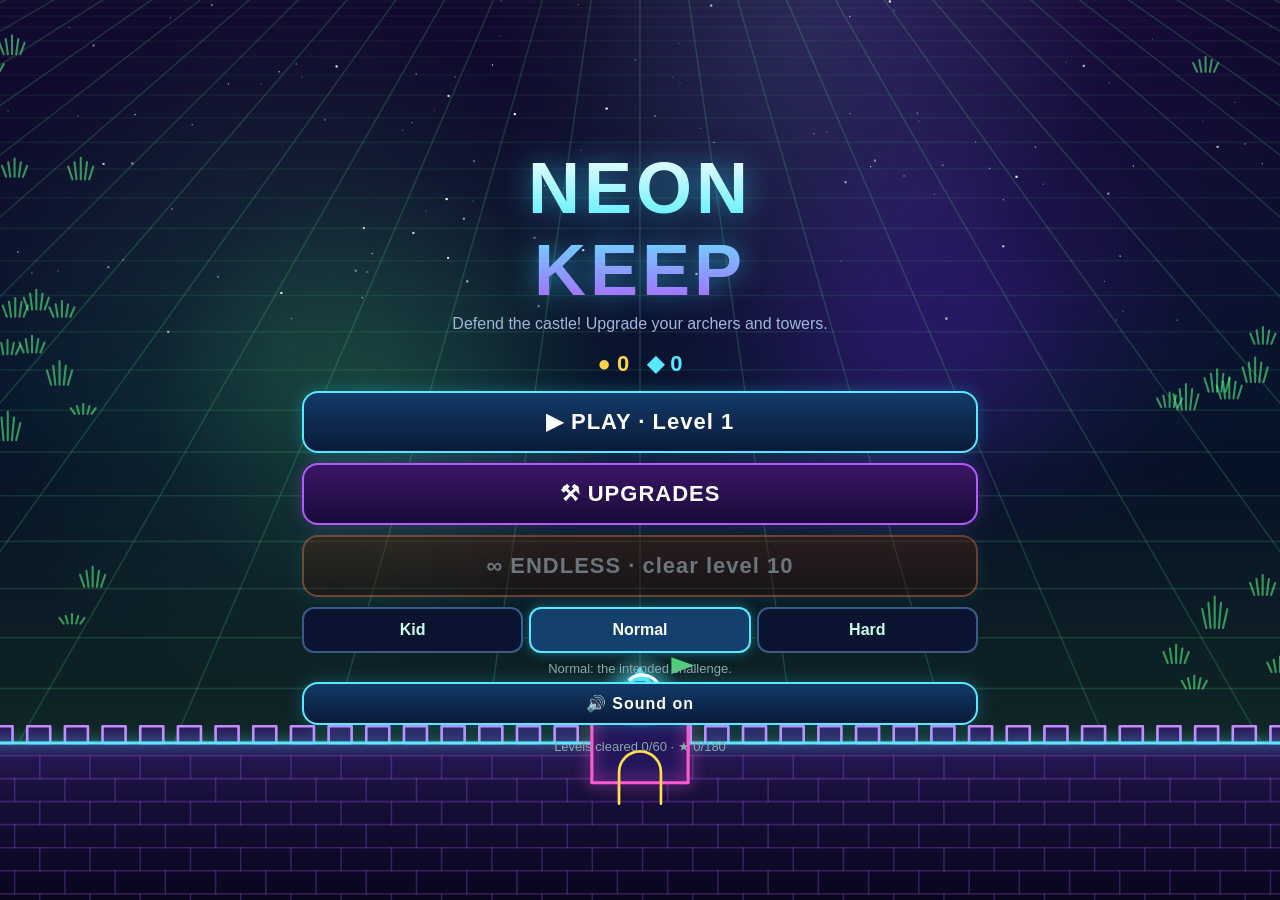
==== games/castle/index.html @ cceb22f5 "Add Neon Keep: neon castle defense (60 levels, 12 regions, 8 tower types, deep upgrade grind, kid mo" ====
<!DOCTYPE html>
<html lang="en">
<head>
<script src="../../hub-sdk.js"></script>
<meta charset="utf-8">
<meta name="viewport" content="width=device-width,initial-scale=1,maximum-scale=1,user-scalable=no,viewport-fit=cover">
<title>Neon Keep</title>
<meta name="apple-mobile-web-app-capable" content="yes">
<meta name="mobile-web-app-capable" content="yes">
<meta name="apple-mobile-web-app-status-bar-style" content="black-translucent">
<meta name="apple-mobile-web-app-title" content="Neon Keep">
<meta name="theme-color" content="#05030f">
<meta name="format-detection" content="telephone=no">
<link rel="manifest" href="manifest.webmanifest">
<link rel="apple-touch-icon" href="icons/icon-180.png">
<link rel="icon" href="icons/icon-192.png">
<link rel="stylesheet" href="style.css">
</head>
<body>
<canvas id="c"></canvas>
<div id="hud" class="hidden">
  <button id="btnPause" class="hbtn">II</button>
  <div class="hcol"><div id="hWall"></div><div id="hWave"></div></div>
  <div class="hcol right"><div id="hRes"></div></div>
</div>
<div id="bar" class="hidden"></div>
<div id="ui"></div>
<script src="game.js"></script>
</body>
</html>
---- games/castle/style.css ----
*{box-sizing:border-box;-webkit-tap-highlight-color:transparent;-webkit-user-select:none;user-select:none;-webkit-touch-callout:none}
html{background:#05030f}
html,body{margin:0;height:100%;width:100%;overflow:hidden;background:radial-gradient(ellipse at 50% 30%,#120a2a,#030208 70%);color:#e8f6ff;font-family:-apple-system,BlinkMacSystemFont,"Segoe UI",Roboto,sans-serif;touch-action:none;overscroll-behavior:none}
body{position:fixed;inset:0;height:100dvh}
:root{--sat:env(safe-area-inset-top,0px);--sar:env(safe-area-inset-right,0px);--sab:env(safe-area-inset-bottom,0px);--sal:env(safe-area-inset-left,0px)}
canvas{position:absolute;left:0;top:0;display:block}
.hidden{display:none!important}
#hud{position:absolute;left:0;right:0;top:0;display:flex;align-items:flex-start;gap:10px;padding:calc(var(--sat) + 10px) calc(var(--sar) + 14px) 0 calc(var(--sal) + 14px);pointer-events:none;z-index:5;max-width:780px;margin:0 auto}
#hud .hbtn{pointer-events:auto}
.hcol{display:flex;flex-direction:column;gap:4px;flex:1 1 0;min-width:0}
.hcol.right{align-items:flex-end;text-align:right;flex:0 1 auto;max-width:52%}
#hHearts{font-size:clamp(15px,4.6vw,20px);letter-spacing:1px;color:#ff4d7a;text-shadow:0 0 8px #ff2a64;display:flex;align-items:center;gap:8px;white-space:nowrap;line-height:1.15}
#hHearts small{font-size:.7em;opacity:.7}
.hpbar{flex:0 1 110px;min-width:40px;height:8px;border-radius:4px;background:#ff4d7a33;overflow:hidden;box-shadow:0 0 6px #ff2a6466}
.hpbar i{display:block;height:100%;background:linear-gradient(90deg,#ff2a64,#ff8aa8);border-radius:4px}
#hShield{font-size:clamp(11px,3.3vw,15px);color:#57e9ff;text-shadow:0 0 8px #2bd9ff;display:flex;flex-wrap:wrap;gap:2px 9px;line-height:1.25}
#hShield span{white-space:nowrap}
#hScore{font-size:clamp(16px,5vw,22px);font-weight:800;letter-spacing:1px;text-shadow:0 0 10px #57e9ff;white-space:nowrap;line-height:1.1}
#hRes{font-size:clamp(12px,3.6vw,15px);font-weight:700;display:flex;flex-wrap:wrap;justify-content:flex-end;gap:1px 10px;line-height:1.25}
#hRes span{white-space:nowrap}
.coin{color:#ffd54a}.cry{color:#c58bff}
.hbtn{flex:none;width:48px;height:48px;border-radius:14px;border:2px solid #57e9ff88;background:#0b1430cc;color:#bff4ff;font-weight:900;font-size:18px}
#btnBomb{position:absolute;right:calc(var(--sar) + 18px);bottom:calc(var(--sab) + 18px);width:86px;height:86px;border-radius:50%;border:3px solid #ff7a3d;background:radial-gradient(circle,#4a1606dd,#1a0703dd);color:#ffd2b8;font-weight:900;z-index:6;box-shadow:0 0 18px #ff5a1a88;display:flex;flex-direction:column;align-items:center;justify-content:center;font-size:13px}
#btnBomb b{font-size:26px;color:#fff}
#btnBomb.empty{opacity:.35}
#ui{position:absolute;inset:0;z-index:10;display:flex;align-items:center;justify-content:center;pointer-events:none;padding:calc(var(--sat) + 8px) calc(var(--sar) + 8px) calc(var(--sab) + 8px) calc(var(--sal) + 8px)}
.panel{pointer-events:auto;width:min(100%,720px);max-height:100%;overscroll-behavior:contain;overflow:auto;-webkit-overflow-scrolling:touch;background:linear-gradient(180deg,#0d1236ee,#07081ccc);border:2px solid #3fd8ff55;border-radius:22px;padding:22px;box-shadow:0 0 40px #2bd9ff33,inset 0 0 30px #2bd9ff11;touch-action:pan-y}
.panel.clear{background:none;border:none;box-shadow:none}
h1{margin:0 0 4px;text-align:center;font-size:clamp(40px,8vw,72px);font-weight:900;letter-spacing:4px;background:linear-gradient(180deg,#fff,#5ff0ff 45%,#b05cff);-webkit-background-clip:text;background-clip:text;color:transparent;filter:drop-shadow(0 0 14px #36d6ff88)}
h2{margin:0 0 12px;text-align:center;font-size:30px;letter-spacing:2px;text-shadow:0 0 12px #57e9ff}
h3{margin:14px 0 8px;font-size:18px;color:#9fe9ff;letter-spacing:1px}
.sub{text-align:center;color:#9fb7d9;margin-bottom:18px}
.btn{display:block;width:100%;margin:10px 0;padding:16px;border-radius:16px;border:2px solid #57e9ff;background:linear-gradient(180deg,#123a66,#0a1a3a);color:#fff;font-size:22px;font-weight:800;letter-spacing:1px;box-shadow:0 0 16px #2bd9ff44}
.btn:active{transform:scale(.97)}
.btn.alt{border-color:#b05cff;background:linear-gradient(180deg,#3a1666,#1a0a3a);box-shadow:0 0 16px #b05cff44}
.btn.warn{border-color:#ff7a3d;background:linear-gradient(180deg,#5a2410,#2a0e06)}
.btn.small{font-size:16px;padding:10px;margin:6px 0}
.btn:disabled{opacity:.4}
.row{display:flex;gap:10px;align-items:center}
.row>*{flex:1}
.res{display:flex;flex-wrap:wrap;justify-content:center;gap:4px 18px;font-size:clamp(17px,5vw,22px);font-weight:800;margin:8px 0 14px}
.res span{white-space:nowrap}
.seg{display:flex;flex-wrap:wrap;gap:6px;margin:8px 0}
.seg button{flex:1 1 0;min-width:84px;min-height:46px;padding:10px 6px;border-radius:12px;border:2px solid #3a5a8a;background:#0a1430;color:#cfe;font-weight:800;font-size:16px}
.seg button.on{border-color:#57e9ff;background:#14406e;box-shadow:0 0 12px #2bd9ff66;color:#fff}
.levels{display:grid;grid-template-columns:repeat(5,1fr);gap:10px}
.lv{aspect-ratio:1;border-radius:16px;border:2px solid #3fd8ff88;background:#0b1a3a;color:#fff;font-size:24px;font-weight:900;display:flex;flex-direction:column;align-items:center;justify-content:center;gap:2px}
.lv small{font-size:13px;color:#ffd54a;letter-spacing:1px}
.lv.boss{border-color:#ff5ad1;box-shadow:0 0 12px #ff5ad155}
.lv.locked{opacity:.3}
.lv.next{box-shadow:0 0 16px #57e9ff;animation:pulse 1.2s infinite}
@keyframes pulse{50%{transform:scale(1.05)}}
.sector{margin:14px 0 6px;font-weight:800;letter-spacing:2px;display:flex;align-items:center;justify-content:space-between;gap:8px}
.sector .ss{flex:none;color:#ffd54a;text-shadow:none;font-size:14px;letter-spacing:1px}
.card{border:1px solid #3fd8ff44;border-radius:14px;padding:12px;margin:8px 0;background:#0a1230aa;display:flex;gap:12px;align-items:center}
.card .info{flex:1}
.card .nm{font-weight:800;font-size:17px}
.card .ds{font-size:13px;color:#9fb7d9;margin-top:2px}
.pips{display:flex;gap:3px;margin-top:6px}
.pips i{width:14px;height:8px;border-radius:2px;background:#1c2b4d}
.pips i.on{background:#57e9ff;box-shadow:0 0 6px #57e9ff}
.buy{flex:none;min-width:120px;min-height:48px;padding:10px;border-radius:12px;border:2px solid #ffd54a;background:#2a2006;color:#fff;font-weight:800;font-size:14px;line-height:1.3}
.buy:disabled{opacity:.35}
.buy.max{border-color:#57e9ff;background:#0a2030}
.tabs{display:flex;gap:6px;margin-bottom:8px}
.tabs button{flex:1;min-height:48px;padding:10px 8px;border-radius:12px;border:2px solid #3a5a8a;background:#0a1430;color:#cfe;font-weight:800;font-size:16px}
.tabs button.on{border-color:#ffd54a;color:#fff;background:#2a2006}
.stars{font-size:46px;text-align:center;letter-spacing:8px;color:#ffd54a;text-shadow:0 0 14px #ffb800}
.stars .off{color:#2a3350;text-shadow:none}
.note{font-size:13px;color:#8aa;text-align:center;margin-top:8px}
.top{position:sticky;top:-22px;background:#0b1034;z-index:2;padding:6px 0 4px;margin:-6px 0 6px}
.toast{position:absolute;left:50%;top:38%;transform:translate(-50%,-50%);width:min(92vw,640px);font-size:clamp(24px,7.5vw,34px);font-weight:900;color:#fff;text-shadow:0 0 16px #57e9ff;pointer-events:none;text-align:center;z-index:7}
/* expansion */
.core{color:#5dffc8}
.newtag{display:inline-block;font-size:10px;font-weight:800;letter-spacing:.5px;color:#06121f;background:#ffe14a;border-radius:6px;padding:1px 5px;vertical-align:middle;text-shadow:none;margin-left:4px}
.pips{flex-wrap:wrap}
.pips.dense{gap:2px}
.pips.dense i{width:9px;height:7px}
.pips i.ext{background:#2a1c4d}
.pips i.ext.on{background:#c58bff;box-shadow:0 0 6px #c58bff}
/* hub: keep clear of the hub's 56px home button (top-right, 10px from the safe edge) */
body.inhub #hud{padding-right:calc(var(--sar) + 76px)}
@media (min-width:960px){body.inhub #hud{padding-right:calc(var(--sar) + 14px)}}
body.inhub .panel .top{padding-left:58px;padding-right:58px}
@media (min-width:860px){body.inhub .panel .top{padding-left:0;padding-right:0}}
.rotate-hint{display:none}
body.phone-land .rotate-hint{display:block;color:#ffe14a}
/* phones */
@media (max-width:560px){
  .panel{padding:16px 14px;border-radius:18px}
  .top{top:-16px}
  h2{font-size:26px}
  .btn{font-size:20px;padding:14px}
  .card{padding:10px;gap:10px}
  .card .nm{font-size:16px}
  .buy{min-width:92px;padding:8px 6px;font-size:13px}
  .levels{gap:8px}
  .lv{font-size:21px;border-radius:13px}
  .lv small{font-size:11px;letter-spacing:0}
  .sector{font-size:14px;letter-spacing:1px}
  .stars{font-size:40px}
  #btnBomb{width:76px;height:76px}
}
@media (max-width:380px){ .seg button{min-width:72px;font-size:14px} }
/* landscape phones: short screens */
@media (max-height:560px) and (orientation:landscape){
  h1 br{display:none}
  h1{font-size:34px;letter-spacing:2px}
  .sub{margin-bottom:8px}
  .btn{padding:10px;font-size:18px;margin:6px 0}
  .res{margin:4px 0 8px}
  .panel{padding:12px 16px}
  .top{top:-12px}
  h2{font-size:22px;margin-bottom:6px}
  .levels{grid-template-columns:repeat(5,minmax(0,78px));justify-content:center}
  #btnBomb{width:70px;height:70px}
}

/* ---- Neon Keep additions ---- */
.gem{color:#57e9ff}.rune{color:#ff7af0}
#hWall{display:flex;align-items:center;gap:8px;font-size:clamp(13px,3.8vw,16px);font-weight:800;color:#ffb0ff;text-shadow:0 0 8px #ff5ad1;white-space:nowrap;min-width:0}
#hWall .hpbar{flex:1 1 140px;max-width:200px;background:#b05cff33;box-shadow:0 0 6px #b05cff66}
#hWall .hpbar i{background:linear-gradient(90deg,#b05cff,#57e9ff)}
#hWall .hpbar i.low{background:linear-gradient(90deg,#ff2a64,#ff8a3d)}
#hWave{font-size:clamp(12px,3.4vw,15px);color:#9fe9ff;font-weight:700;white-space:nowrap;overflow:hidden;text-overflow:ellipsis}
#hRes{font-size:clamp(13px,3.7vw,16px);font-weight:800;display:flex;flex-direction:column;align-items:flex-end;gap:1px;line-height:1.25}
#hRes span{white-space:nowrap}
#bar{position:absolute;left:0;right:0;bottom:0;z-index:6;display:flex;justify-content:center;align-items:flex-end;gap:10px;padding:0 calc(var(--sar) + 10px) calc(var(--sab) + 10px) calc(var(--sal) + 10px);pointer-events:none}
.ab{pointer-events:auto;position:relative;flex:none;width:66px;height:66px;border-radius:50%;border:3px solid var(--c,#57e9ff);background:radial-gradient(circle,#1a1446ee,#08061cee);color:#fff;font-size:26px;font-weight:900;box-shadow:0 0 14px var(--c,#57e9ff);display:flex;align-items:center;justify-content:center;overflow:hidden;padding:0}
.ab .cd{position:absolute;inset:0;border-radius:50%;background:conic-gradient(#000c calc(var(--p,0)*360deg),transparent 0);pointer-events:none}
.ab .t{position:absolute;bottom:3px;left:0;right:0;font-size:8.5px;font-weight:800;letter-spacing:0;color:#dff;text-shadow:0 0 4px #000}
.ab.ready{animation:abglow 1.4s infinite}
@keyframes abglow{50%{box-shadow:0 0 26px var(--c,#57e9ff)}}
.ab.spd{width:54px;height:54px;font-size:16px;border-radius:16px;--c:#ffd54a;margin-left:6px}
.slots{display:grid;grid-template-columns:repeat(6,1fr);gap:6px;margin:6px 0 10px}
.slot{aspect-ratio:1;border-radius:12px;border:2px dashed #3a5a8a;background:#0a1430;color:#fff;font-size:22px;font-weight:900;display:flex;flex-direction:column;align-items:center;justify-content:center;padding:2px;line-height:1.05}
.slot small{font-size:10px;color:#9fb7d9;font-weight:700}
.slot.on{border-style:solid;border-color:var(--c,#57e9ff);box-shadow:0 0 10px var(--c,#57e9ff)}
.slot.sel{outline:3px solid #ffd54a}
.slot.locked{opacity:.35}
.tic{flex:none;width:46px;height:46px;border-radius:12px;display:flex;align-items:center;justify-content:center;font-size:24px;border:2px solid var(--c,#57e9ff);box-shadow:0 0 10px var(--c,#57e9ff);background:#0a1230}
.card.locked{opacity:.5}
.tabs{flex-wrap:wrap}
.tabs button{min-width:60px}
.lv.guard{border-color:#ffb02e;box-shadow:0 0 10px #ffb02e55}
.banner{text-align:center}
body.inhub #bar{padding-right:calc(var(--sar) + 10px)}
@media (max-width:560px){ .tabs button{font-size:14px;padding:8px 4px;min-height:44px} .ab{width:60px;height:60px;font-size:23px} .ab.spd{width:50px;height:50px} #bar{gap:8px} .slot{font-size:19px} }
@media (max-height:560px) and (orientation:landscape){ .ab{width:54px;height:54px;font-size:21px} .ab.spd{width:46px;height:46px} }
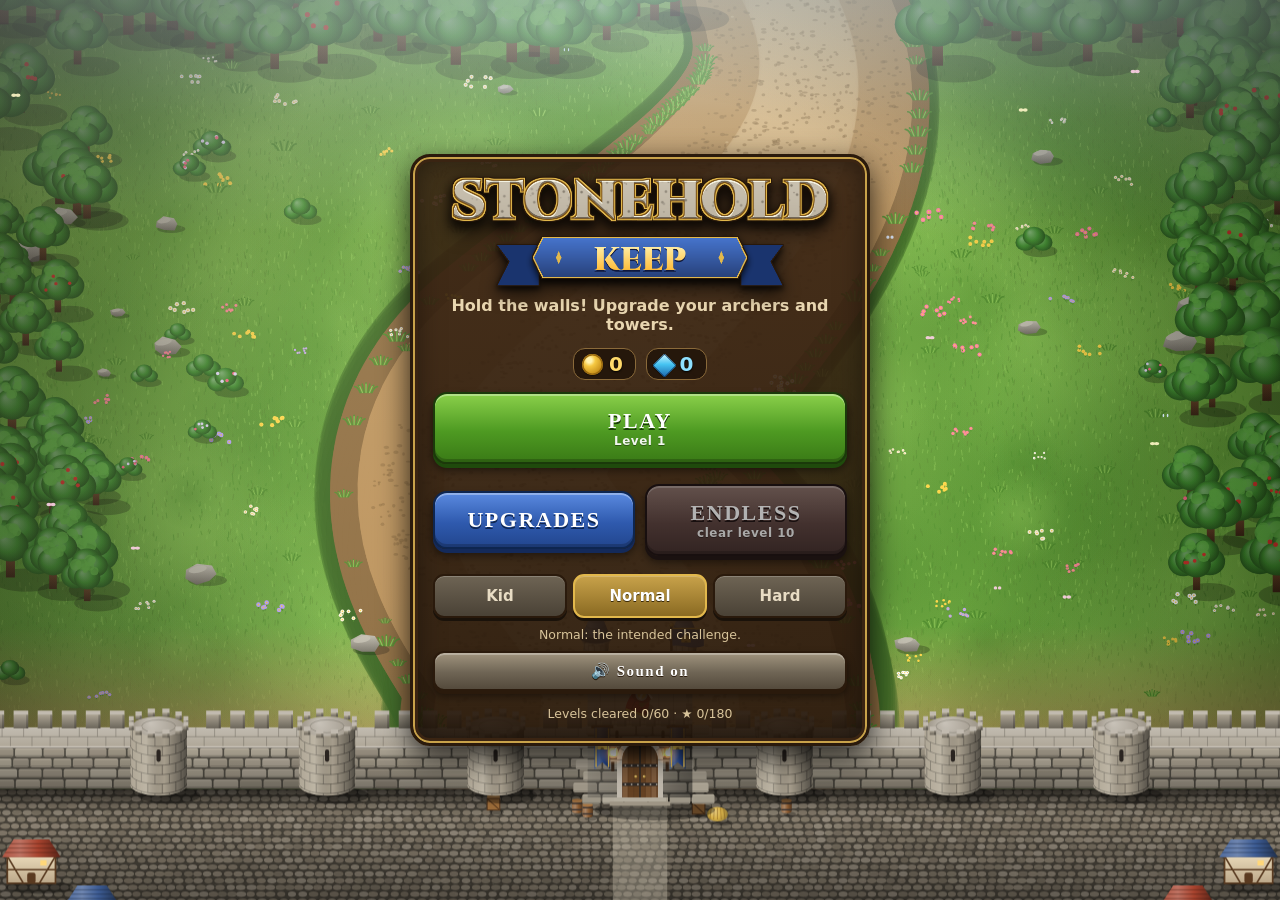
==== commit 63422ca1: "Stonehold Keep: full visual overhaul of Neon Keep — painted per-region terrain with winding road, st" ====
--- a/games/castle/index.html
+++ b/games/castle/index.html
@@ -4,12 +4,12 @@
 <script src="../../hub-sdk.js"></script>
 <meta charset="utf-8">
 <meta name="viewport" content="width=device-width,initial-scale=1,maximum-scale=1,user-scalable=no,viewport-fit=cover">
-<title>Neon Keep</title>
+<title>Stonehold Keep</title>
 <meta name="apple-mobile-web-app-capable" content="yes">
 <meta name="mobile-web-app-capable" content="yes">
 <meta name="apple-mobile-web-app-status-bar-style" content="black-translucent">
-<meta name="apple-mobile-web-app-title" content="Neon Keep">
-<meta name="theme-color" content="#05030f">
+<meta name="apple-mobile-web-app-title" content="Stonehold Keep">
+<meta name="theme-color" content="#2a1d12">
 <meta name="format-detection" content="telephone=no">
 <link rel="manifest" href="manifest.webmanifest">
 <link rel="apple-touch-icon" href="icons/icon-180.png">
--- a/games/castle/style.css
+++ b/games/castle/style.css
@@ -1,149 +1,179 @@
 *{box-sizing:border-box;-webkit-tap-highlight-color:transparent;-webkit-user-select:none;user-select:none;-webkit-touch-callout:none}
-html{background:#05030f}
-html,body{margin:0;height:100%;width:100%;overflow:hidden;background:radial-gradient(ellipse at 50% 30%,#120a2a,#030208 70%);color:#e8f6ff;font-family:-apple-system,BlinkMacSystemFont,"Segoe UI",Roboto,sans-serif;touch-action:none;overscroll-behavior:none}
+:root{--sat:env(safe-area-inset-top,0px);--sar:env(safe-area-inset-right,0px);--sab:env(safe-area-inset-bottom,0px);--sal:env(safe-area-inset-left,0px);
+  --fh:"Copperplate","Cinzel","Palatino Linotype","Book Antiqua",Georgia,serif;--fb:"Avenir Next","Nunito","Segoe UI",system-ui,-apple-system,sans-serif;
+  --gold:#e2b84c;--gold2:#ffe08a;--wood:#5a3a1e;--wood2:#3a2412;--ink:#2a1a0c;--parch:#f3e6c8}
+html{background:#2a1d12}
+html,body{margin:0;height:100%;width:100%;overflow:hidden;background:#2a1d12;color:var(--parch);font-family:var(--fb);touch-action:none;overscroll-behavior:none}
 body{position:fixed;inset:0;height:100dvh}
-:root{--sat:env(safe-area-inset-top,0px);--sar:env(safe-area-inset-right,0px);--sab:env(safe-area-inset-bottom,0px);--sal:env(safe-area-inset-left,0px)}
 canvas{position:absolute;left:0;top:0;display:block}
 .hidden{display:none!important}
-#hud{position:absolute;left:0;right:0;top:0;display:flex;align-items:flex-start;gap:10px;padding:calc(var(--sat) + 10px) calc(var(--sar) + 14px) 0 calc(var(--sal) + 14px);pointer-events:none;z-index:5;max-width:780px;margin:0 auto}
+/* ---------- currency icons ---------- */
+.ic{display:inline-block;width:1.05em;height:1.05em;vertical-align:-.17em;margin-right:.28em;border-radius:50%;flex:none}
+.ic.coin{background:radial-gradient(circle at 35% 30%,#fff3b0 0 12%,#f5c842 30%,#c8901a 70%,#8a5a08);box-shadow:inset 0 0 0 1.5px #9a6a10,0 1px 1px #0006}
+.ic.gem{border-radius:2px;width:.95em;height:.95em;transform:rotate(45deg) scale(.9);background:linear-gradient(135deg,#d8f8ff,#46c4f2 45%,#1a62a8);box-shadow:inset 0 0 0 1px #0d3a6a,0 1px 1px #0006}
+.ic.rune{background:radial-gradient(circle at 35% 30%,#f2d6ff 0 10%,#b77ae8 35%,#6a2aa0 80%);box-shadow:inset 0 0 0 1.5px #4a1a78,0 1px 1px #0006}
+.coin{color:#ffd96a}.gem{color:#8ee0ff}.rune{color:#e2b6ff}.cry{color:#8ee0ff}.core{color:#9ae8a0}
+/* ---------- HUD ---------- */
+#hud{position:absolute;left:0;right:0;top:0;display:flex;align-items:flex-start;gap:10px;padding:calc(var(--sat) + 8px) calc(var(--sar) + 12px) 0 calc(var(--sal) + 12px);pointer-events:none;z-index:5;max-width:780px;margin:0 auto}
 #hud .hbtn{pointer-events:auto}
-.hcol{display:flex;flex-direction:column;gap:4px;flex:1 1 0;min-width:0}
-.hcol.right{align-items:flex-end;text-align:right;flex:0 1 auto;max-width:52%}
-#hHearts{font-size:clamp(15px,4.6vw,20px);letter-spacing:1px;color:#ff4d7a;text-shadow:0 0 8px #ff2a64;display:flex;align-items:center;gap:8px;white-space:nowrap;line-height:1.15}
-#hHearts small{font-size:.7em;opacity:.7}
-.hpbar{flex:0 1 110px;min-width:40px;height:8px;border-radius:4px;background:#ff4d7a33;overflow:hidden;box-shadow:0 0 6px #ff2a6466}
-.hpbar i{display:block;height:100%;background:linear-gradient(90deg,#ff2a64,#ff8aa8);border-radius:4px}
-#hShield{font-size:clamp(11px,3.3vw,15px);color:#57e9ff;text-shadow:0 0 8px #2bd9ff;display:flex;flex-wrap:wrap;gap:2px 9px;line-height:1.25}
-#hShield span{white-space:nowrap}
-#hScore{font-size:clamp(16px,5vw,22px);font-weight:800;letter-spacing:1px;text-shadow:0 0 10px #57e9ff;white-space:nowrap;line-height:1.1}
-#hRes{font-size:clamp(12px,3.6vw,15px);font-weight:700;display:flex;flex-wrap:wrap;justify-content:flex-end;gap:1px 10px;line-height:1.25}
-#hRes span{white-space:nowrap}
-.coin{color:#ffd54a}.cry{color:#c58bff}
-.hbtn{flex:none;width:48px;height:48px;border-radius:14px;border:2px solid #57e9ff88;background:#0b1430cc;color:#bff4ff;font-weight:900;font-size:18px}
-#btnBomb{position:absolute;right:calc(var(--sar) + 18px);bottom:calc(var(--sab) + 18px);width:86px;height:86px;border-radius:50%;border:3px solid #ff7a3d;background:radial-gradient(circle,#4a1606dd,#1a0703dd);color:#ffd2b8;font-weight:900;z-index:6;box-shadow:0 0 18px #ff5a1a88;display:flex;flex-direction:column;align-items:center;justify-content:center;font-size:13px}
-#btnBomb b{font-size:26px;color:#fff}
-#btnBomb.empty{opacity:.35}
+.hcol{display:flex;flex-direction:column;gap:5px;flex:1 1 0;min-width:0}
+.hcol.right{align-items:flex-end;text-align:right;flex:0 1 auto;max-width:48%}
+.hbtn{flex:none;width:46px;height:46px;border-radius:12px;border:2px solid var(--gold);background:linear-gradient(180deg,#8a8172,#5a5246 55%,#3f392f);box-shadow:inset 0 2px 0 #fff3,inset 0 -3px 0 #0005,0 3px 0 #1a120a,0 4px 8px #0008;color:var(--gold2);font:900 17px var(--fh);letter-spacing:1px;text-shadow:0 1px 0 #000}
+.hbtn:active{transform:translateY(2px);box-shadow:inset 0 2px 0 #fff3,0 1px 0 #1a120a}
+#hWall{display:flex;align-items:center;gap:7px;font-size:clamp(13px,3.7vw,15px);font-weight:900;color:#fff;white-space:nowrap;min-width:0;background:linear-gradient(180deg,#4a3018ee,#2a1a0cee);border:2px solid #8a6a3a;border-radius:12px;padding:5px 9px 5px 6px;box-shadow:inset 0 1px 0 #fff2,0 3px 6px #0007;text-shadow:0 1px 2px #000}
+.hico{flex:none;width:22px;height:22px;background:url("data:image/svg+xml,%3Csvg xmlns='http://www.w3.org/2000/svg' viewBox='0 0 24 24'%3E%3Cpath d='M3 22V9h3V5h3v4h2V5h2v4h2V5h3v4h3v13z' fill='%23c8beac' stroke='%233a2a1a' stroke-width='1.4'/%3E%3Cpath d='M10 22v-5a2 2 0 0 1 4 0v5z' fill='%233a2412'/%3E%3C/svg%3E") center/contain no-repeat}
+.hpbar{flex:1 1 140px;min-width:40px;max-width:200px;height:12px;border-radius:7px;background:#1a0e08;overflow:hidden;box-shadow:inset 0 1px 3px #000,0 0 0 1.5px #c8a24a}
+.hpbar i{display:block;height:100%;background:linear-gradient(180deg,#9ae86a,#4caa2a 55%,#2f7a18);border-radius:7px;box-shadow:inset 0 1px 0 #fff6;transition:width .2s}
+.hpbar i.low{background:linear-gradient(180deg,#ff9a6a,#e0402a 55%,#9a1a10)}
+#hWave{align-self:flex-start;font:700 clamp(12px,3.4vw,14px) var(--fh);letter-spacing:.5px;color:var(--gold2);white-space:nowrap;overflow:hidden;text-overflow:ellipsis;max-width:100%;background:#1e1208cc;border-radius:8px;padding:2px 10px;border:1px solid #8a6a3a88;text-shadow:0 1px 1px #000}
+#hRes{font-size:clamp(13px,3.7vw,15px);font-weight:900;display:flex;flex-direction:column;align-items:flex-end;gap:4px;line-height:1.2}
+#hRes span{white-space:nowrap;background:linear-gradient(180deg,#4a3018ee,#2a1a0cee);border:2px solid #8a6a3a;border-radius:11px;padding:3px 10px 3px 6px;min-width:78px;text-align:right;box-shadow:inset 0 1px 0 #fff2,0 3px 6px #0007;text-shadow:0 1px 2px #000;display:flex;align-items:center;justify-content:space-between;gap:6px}
+#hRes .ic{margin:0;width:1.15em;height:1.15em}
+/* ---------- power bar ---------- */
+#bar{position:absolute;left:0;right:0;bottom:0;z-index:6;display:flex;justify-content:center;align-items:flex-end;gap:10px;padding:0 calc(var(--sar) + 10px) calc(var(--sab) + 10px) calc(var(--sal) + 10px);pointer-events:none}
+.ab{pointer-events:auto;position:relative;flex:none;width:66px;height:66px;border-radius:50%;border:none;background:none;padding:0;box-shadow:0 4px 0 #1a120a,0 6px 10px #000a;display:flex;align-items:center;justify-content:center;overflow:hidden;color:#fff}
+.ab img{width:100%;height:100%;display:block;pointer-events:none}
+.ab .cd{position:absolute;inset:0;border-radius:50%;background:conic-gradient(#000b calc(var(--p,0)*360deg),transparent 0);pointer-events:none}
+.ab .t{position:absolute;bottom:-1px;left:50%;transform:translateX(-50%);font:800 8.5px var(--fb);letter-spacing:.3px;color:#fff;background:#2a1a0cdd;border-radius:6px;padding:1px 5px;border:1px solid var(--gold);white-space:nowrap}
+.ab.ready{animation:abglow 1.4s infinite}
+@keyframes abglow{50%{box-shadow:0 4px 0 #1a120a,0 0 18px 4px #ffd86a}}
+.ab:active{transform:translateY(3px)}
+.ab.spd{width:52px;height:52px;border-radius:14px;margin-left:4px;border:2px solid var(--gold);background:linear-gradient(180deg,#8a8172,#5a5246 55%,#3f392f);color:var(--gold2);font:900 17px var(--fh);text-shadow:0 1px 0 #000;box-shadow:inset 0 2px 0 #fff3,0 4px 0 #1a120a,0 6px 10px #000a}
+#btnBomb{display:none}
+/* ---------- panels ---------- */
 #ui{position:absolute;inset:0;z-index:10;display:flex;align-items:center;justify-content:center;pointer-events:none;padding:calc(var(--sat) + 8px) calc(var(--sar) + 8px) calc(var(--sab) + 8px) calc(var(--sal) + 8px)}
-.panel{pointer-events:auto;width:min(100%,720px);max-height:100%;overscroll-behavior:contain;overflow:auto;-webkit-overflow-scrolling:touch;background:linear-gradient(180deg,#0d1236ee,#07081ccc);border:2px solid #3fd8ff55;border-radius:22px;padding:22px;box-shadow:0 0 40px #2bd9ff33,inset 0 0 30px #2bd9ff11;touch-action:pan-y}
-.panel.clear{background:none;border:none;box-shadow:none}
-h1{margin:0 0 4px;text-align:center;font-size:clamp(40px,8vw,72px);font-weight:900;letter-spacing:4px;background:linear-gradient(180deg,#fff,#5ff0ff 45%,#b05cff);-webkit-background-clip:text;background-clip:text;color:transparent;filter:drop-shadow(0 0 14px #36d6ff88)}
-h2{margin:0 0 12px;text-align:center;font-size:30px;letter-spacing:2px;text-shadow:0 0 12px #57e9ff}
-h3{margin:14px 0 8px;font-size:18px;color:#9fe9ff;letter-spacing:1px}
-.sub{text-align:center;color:#9fb7d9;margin-bottom:18px}
-.btn{display:block;width:100%;margin:10px 0;padding:16px;border-radius:16px;border:2px solid #57e9ff;background:linear-gradient(180deg,#123a66,#0a1a3a);color:#fff;font-size:22px;font-weight:800;letter-spacing:1px;box-shadow:0 0 16px #2bd9ff44}
-.btn:active{transform:scale(.97)}
-.btn.alt{border-color:#b05cff;background:linear-gradient(180deg,#3a1666,#1a0a3a);box-shadow:0 0 16px #b05cff44}
-.btn.warn{border-color:#ff7a3d;background:linear-gradient(180deg,#5a2410,#2a0e06)}
-.btn.small{font-size:16px;padding:10px;margin:6px 0}
-.btn:disabled{opacity:.4}
+#ui:has(.panel:not(.menu)){background:radial-gradient(ellipse at 50% 40%,#0003,#000a)}
+.panel{pointer-events:auto;width:min(100%,720px);max-height:100%;overscroll-behavior:contain;overflow:auto;-webkit-overflow-scrolling:touch;touch-action:pan-y;
+  background:repeating-linear-gradient(90deg,#0000 0 3px,#00000010 3px 4px,#0000 4px 11px),linear-gradient(180deg,#6a4626,#4a2f18 40%,#3a2412);
+  border:3px solid #2a1a0c;border-radius:20px;padding:20px;box-shadow:inset 0 0 0 2px #c8a24a,inset 0 0 0 5px #3a2412,inset 0 0 30px #0008,0 10px 30px #000c}
+.panel.menu{width:min(100%,460px);background:linear-gradient(180deg,#3a2412e6,#24160ae6);margin-top:auto;margin-bottom:auto}
+h1{margin:0;text-align:center}
+h1.logo img{width:min(100%,400px);height:auto;display:block;margin:-6px auto 0;filter:drop-shadow(0 6px 8px #000a)}
+h2{margin:0 0 12px;text-align:center;font:700 28px var(--fh);letter-spacing:2px;color:var(--gold2);text-shadow:0 2px 0 #3a1e08,0 3px 6px #000}
+h2.ribbon{position:relative;margin:-4px auto 14px;padding:8px 26px;width:fit-content;max-width:100%;background:linear-gradient(180deg,#3a63b8,#24448a);border:2px solid var(--gold);border-radius:6px;color:#fff3cf;box-shadow:0 4px 0 #142a5a,0 6px 10px #0008}
+.result.lose h2.ribbon{background:linear-gradient(180deg,#a8323a,#6e1a20);box-shadow:0 4px 0 #3e0a0e,0 6px 10px #0008}
+h3{margin:14px 0 8px;font:700 16px var(--fh);color:var(--gold2);letter-spacing:1px}
+.sub{text-align:center;color:#e8d6b0;margin-bottom:14px;font-weight:600}
+.btn{display:flex;flex-direction:column;align-items:center;justify-content:center;width:100%;margin:10px 0;padding:14px;border-radius:14px;border:2px solid #1a3a0a;
+  background:linear-gradient(180deg,#8ad04a,#4e9a22 55%,#3a7a16);color:#fff;font:700 22px var(--fh);letter-spacing:1.5px;text-shadow:0 2px 0 #1a3a0a;box-shadow:inset 0 2px 0 #fff5,inset 0 -3px 0 #0003,0 4px 0 #1f4a0c,0 6px 10px #0008}
+.btn small{font:800 12px var(--fb);letter-spacing:.5px;opacity:.92;text-shadow:0 1px 0 #0006}
+.btn:active{transform:translateY(3px);box-shadow:inset 0 2px 0 #fff5,0 1px 0 #1f4a0c}
+.btn.alt{border-color:#0e2650;background:linear-gradient(180deg,#5a8ae0,#2f5aae 55%,#22468e);text-shadow:0 2px 0 #0e2650;box-shadow:inset 0 2px 0 #fff5,inset 0 -3px 0 #0003,0 4px 0 #142a5a,0 6px 10px #0008}
+.btn.warn{border-color:#4a0a0a;background:linear-gradient(180deg,#e0603a,#b0321e 55%,#8a2214);text-shadow:0 2px 0 #4a0a0a;box-shadow:inset 0 2px 0 #fff4,inset 0 -3px 0 #0003,0 4px 0 #4e0e08,0 6px 10px #0008}
+.btn.small{font-size:15px;padding:9px 10px;margin:6px 0;border-radius:11px;flex-direction:row;gap:6px}
+.btn.small:not(.alt):not(.warn){border-color:#2a1a0c;background:linear-gradient(180deg,#a0947e,#6e6454 55%,#544a3c);text-shadow:0 1px 0 #2a1a0c;box-shadow:inset 0 2px 0 #fff4,0 3px 0 #2a1a0c,0 5px 8px #0007}
+.btn:disabled{filter:grayscale(.8) brightness(.7)}
 .row{display:flex;gap:10px;align-items:center}
 .row>*{flex:1}
-.res{display:flex;flex-wrap:wrap;justify-content:center;gap:4px 18px;font-size:clamp(17px,5vw,22px);font-weight:800;margin:8px 0 14px}
-.res span{white-space:nowrap}
+.top .row h2{flex:1.4;margin:0;font-size:22px;white-space:nowrap}
+.res{display:flex;flex-wrap:wrap;justify-content:center;gap:6px 10px;font-size:clamp(16px,4.6vw,20px);font-weight:900;margin:8px 0 12px}
+.res span{white-space:nowrap;background:#1e1208cc;border:1.5px solid #8a6a3a;border-radius:12px;padding:3px 12px 3px 8px;text-shadow:0 1px 2px #000}
 .seg{display:flex;flex-wrap:wrap;gap:6px;margin:8px 0}
-.seg button{flex:1 1 0;min-width:84px;min-height:46px;padding:10px 6px;border-radius:12px;border:2px solid #3a5a8a;background:#0a1430;color:#cfe;font-weight:800;font-size:16px}
-.seg button.on{border-color:#57e9ff;background:#14406e;box-shadow:0 0 12px #2bd9ff66;color:#fff}
+.seg button{flex:1 1 0;min-width:84px;min-height:44px;padding:8px 6px;border-radius:11px;border:2px solid #2a1a0c;background:linear-gradient(180deg,#6e6454,#4a4236);color:#e8dcc4;font:800 15px var(--fb);box-shadow:inset 0 1px 0 #fff3,0 3px 0 #1a120a;display:flex;align-items:center;justify-content:center;gap:4px}
+.seg button img{width:26px;height:32px;object-fit:contain}
+.seg button.on{border-color:var(--gold);background:linear-gradient(180deg,#c8a24a,#8a6a22);color:#fff;text-shadow:0 1px 0 #3a2a08}
+.note{font-size:12.5px;color:#d8c49a;text-align:center;margin-top:8px;line-height:1.45}
+.top{position:sticky;top:-20px;z-index:2;padding:6px 0 2px;margin:-6px 0 6px;background:linear-gradient(180deg,#5e3e20 80%,#5e3e2000)}
+/* ---------- world map ---------- */
+.region{position:relative;margin:12px 0;border-radius:16px;background-size:cover;background-position:center;padding:8px 10px 12px;border:3px solid #2a1a0c;box-shadow:inset 0 0 0 2px #c8a24a,0 5px 10px #0009;overflow:hidden}
+.region::before{content:"";position:absolute;inset:0;background:linear-gradient(180deg,#0007,#0000 45%,#0005);pointer-events:none}
+.region.closed{filter:grayscale(.85) brightness(.55)}
+.region>*{position:relative}
+.sector{margin:0 0 10px;display:flex;align-items:center;justify-content:space-between;gap:8px}
+.sector span:first-child{font:700 16px var(--fh);color:#fff3cf;letter-spacing:1px;text-shadow:0 2px 3px #000,0 0 6px #000;display:flex;align-items:center;gap:8px;min-width:0;overflow:hidden;text-overflow:ellipsis;white-space:nowrap}
+.sector b{flex:none;display:inline-flex;align-items:center;justify-content:center;min-width:30px;height:24px;padding:0 5px;border-radius:12px;background:linear-gradient(180deg,#c8a24a,#8a6a22);color:#2a1a08;font:900 12px var(--fh);text-shadow:none;border:1.5px solid #3a2a08}
+.sector .ss{flex:none;color:#ffd96a;font:900 13px var(--fb);background:#1e1208dd;border-radius:10px;padding:2px 9px;border:1px solid #8a6a3a}
 .levels{display:grid;grid-template-columns:repeat(5,1fr);gap:10px}
-.lv{aspect-ratio:1;border-radius:16px;border:2px solid #3fd8ff88;background:#0b1a3a;color:#fff;font-size:24px;font-weight:900;display:flex;flex-direction:column;align-items:center;justify-content:center;gap:2px}
-.lv small{font-size:13px;color:#ffd54a;letter-spacing:1px}
-.lv.boss{border-color:#ff5ad1;box-shadow:0 0 12px #ff5ad155}
-.lv.locked{opacity:.3}
-.lv.next{box-shadow:0 0 16px #57e9ff;animation:pulse 1.2s infinite}
-@keyframes pulse{50%{transform:scale(1.05)}}
-.sector{margin:14px 0 6px;font-weight:800;letter-spacing:2px;display:flex;align-items:center;justify-content:space-between;gap:8px}
-.sector .ss{flex:none;color:#ffd54a;text-shadow:none;font-size:14px;letter-spacing:1px}
-.card{border:1px solid #3fd8ff44;border-radius:14px;padding:12px;margin:8px 0;background:#0a1230aa;display:flex;gap:12px;align-items:center}
-.card .info{flex:1}
-.card .nm{font-weight:800;font-size:17px}
-.card .ds{font-size:13px;color:#9fb7d9;margin-top:2px}
-.pips{display:flex;gap:3px;margin-top:6px}
-.pips i{width:14px;height:8px;border-radius:2px;background:#1c2b4d}
-.pips i.on{background:#57e9ff;box-shadow:0 0 6px #57e9ff}
-.buy{flex:none;min-width:120px;min-height:48px;padding:10px;border-radius:12px;border:2px solid #ffd54a;background:#2a2006;color:#fff;font-weight:800;font-size:14px;line-height:1.3}
-.buy:disabled{opacity:.35}
-.buy.max{border-color:#57e9ff;background:#0a2030}
-.tabs{display:flex;gap:6px;margin-bottom:8px}
-.tabs button{flex:1;min-height:48px;padding:10px 8px;border-radius:12px;border:2px solid #3a5a8a;background:#0a1430;color:#cfe;font-weight:800;font-size:16px}
-.tabs button.on{border-color:#ffd54a;color:#fff;background:#2a2006}
-.stars{font-size:46px;text-align:center;letter-spacing:8px;color:#ffd54a;text-shadow:0 0 14px #ffb800}
-.stars .off{color:#2a3350;text-shadow:none}
-.note{font-size:13px;color:#8aa;text-align:center;margin-top:8px}
-.top{position:sticky;top:-22px;background:#0b1034;z-index:2;padding:6px 0 4px;margin:-6px 0 6px}
-.toast{position:absolute;left:50%;top:38%;transform:translate(-50%,-50%);width:min(92vw,640px);font-size:clamp(24px,7.5vw,34px);font-weight:900;color:#fff;text-shadow:0 0 16px #57e9ff;pointer-events:none;text-align:center;z-index:7}
-/* expansion */
-.core{color:#5dffc8}
-.newtag{display:inline-block;font-size:10px;font-weight:800;letter-spacing:.5px;color:#06121f;background:#ffe14a;border-radius:6px;padding:1px 5px;vertical-align:middle;text-shadow:none;margin-left:4px}
-.pips{flex-wrap:wrap}
-.pips.dense{gap:2px}
-.pips.dense i{width:9px;height:7px}
-.pips i.ext{background:#2a1c4d}
-.pips i.ext.on{background:#c58bff;box-shadow:0 0 6px #c58bff}
+.lv{position:relative;aspect-ratio:1;border-radius:50%;border:3px solid #3a2a12;background:radial-gradient(circle at 40% 32%,#b8ae98,#7e7462 60%,#5a5244);color:#fff;font:900 22px var(--fh);display:flex;flex-direction:column;align-items:center;justify-content:center;gap:0;padding:0;box-shadow:inset 0 0 0 2px #e2b84c,inset 0 -4px 0 #0003,0 4px 0 #1a120a,0 6px 8px #0008;text-shadow:0 2px 0 #2a1a0c}
+.lv span{line-height:1}
+.lv small{position:absolute;bottom:-9px;left:50%;transform:translateX(-50%);font-size:11px;letter-spacing:0;color:#ffd24a;text-shadow:0 1px 0 #000,0 0 3px #000;white-space:nowrap}
+.lv small s{text-decoration:none;color:#3a2e22;text-shadow:0 1px 0 #fff3}
+.lv em{position:absolute;top:-8px;font-style:normal;font-size:15px;filter:drop-shadow(0 1px 1px #000)}
+.lv.boss{background:radial-gradient(circle at 40% 32%,#e06a5a,#a8322a 60%,#6e1a14);box-shadow:inset 0 0 0 2px #ffd86a,inset 0 -4px 0 #0003,0 4px 0 #3e0a06,0 6px 8px #0008}
+.lv.guard{background:radial-gradient(circle at 40% 32%,#e8b85a,#b07a22 60%,#7a4e10);box-shadow:inset 0 0 0 2px #fff0b0,inset 0 -4px 0 #0003,0 4px 0 #3e2a06,0 6px 8px #0008}
+.lv.locked{filter:grayscale(1) brightness(.55)}
+.lv.next{animation:pulse 1.2s infinite;box-shadow:inset 0 0 0 2px #fff,0 4px 0 #1a120a,0 0 0 4px #ffd86a,0 0 18px 4px #ffd86acc}
+.lv:active{transform:translateY(3px)}
+@keyframes pulse{50%{transform:scale(1.07)}}
+/* ---------- upgrade cards ---------- */
+.tabs{display:flex;gap:5px;margin-bottom:8px;flex-wrap:wrap}
+.tabs button{flex:1;min-width:58px;min-height:52px;padding:4px 2px;border-radius:12px 12px 8px 8px;border:2px solid #2a1a0c;background:linear-gradient(180deg,#6e5236,#4a321c);color:#d8c49a;font:800 12.5px var(--fb);display:flex;flex-direction:column;align-items:center;gap:1px;box-shadow:inset 0 1px 0 #fff2,0 3px 0 #1a120a}
+.tabs button img{width:26px;height:26px}
+.tabs button.on{background:linear-gradient(180deg,#e8c25a,#a87a22);color:#2a1a08;border-color:#3a2a08;box-shadow:inset 0 1px 0 #fff6,0 3px 0 #3a2a08,0 0 10px #ffd86a88}
+.card{border:2px solid #2a1a0c;border-radius:14px;padding:10px;margin:9px 0;background:linear-gradient(180deg,#f2e4c2,#dcc8a0);color:#3a2412;display:flex;gap:12px;align-items:center;box-shadow:inset 0 0 0 1.5px #fff8,inset 0 -3px 0 #0001,0 3px 0 #1a120a,0 5px 8px #0007}
+.card .info{flex:1;min-width:0}
+.card .nm{font:700 16.5px var(--fh);color:#3a1e08;letter-spacing:.3px}
+.card .nm small{font:800 12px var(--fb);color:#8a6a3a;margin-left:4px}
+.card .ds{font-size:13px;color:#5a4028;margin-top:2px;font-weight:600}
+.card .ds b{color:#2f7a18}
+.card.locked{filter:grayscale(.7);opacity:.75}
+.tic{flex:none;width:54px;height:54px;border-radius:50%;display:flex;align-items:center;justify-content:center;filter:drop-shadow(0 2px 2px #0006)}
+.tic img{width:100%;height:100%}
+.tic.tw{width:58px;height:70px;border-radius:12px;background:radial-gradient(ellipse at 50% 80%,#8ab0d8,#4a6a90);box-shadow:inset 0 0 0 2px #c8a24a,0 2px 0 #1a120a;overflow:hidden;align-items:flex-end}
+.tic.tw img{width:100%;height:auto}
+.pips{display:flex;gap:3px;margin-top:6px;flex-wrap:wrap}
+.pips i{width:14px;height:9px;border-radius:3px;background:#a8946e;box-shadow:inset 0 1px 1px #0004}
+.pips i.on{background:linear-gradient(180deg,#ffe07a,#d89a1a);box-shadow:0 0 0 1px #8a5a08}
+.prog{margin-top:7px;height:10px;border-radius:6px;background:#a8946e;box-shadow:inset 0 1px 2px #0006;overflow:hidden}
+.prog i{display:block;height:100%;border-radius:6px;background:linear-gradient(180deg,#ffe07a,#e0a020 60%,#b07a10)}
+.buy{flex:none;min-width:104px;min-height:50px;padding:6px 8px;border-radius:12px;border:2px solid #1a3a0a;background:linear-gradient(180deg,#8ad04a,#4e9a22 55%,#3a7a16);color:#fff;font:900 14px var(--fb);line-height:1.3;text-shadow:0 1px 0 #1a3a0a;box-shadow:inset 0 2px 0 #fff5,0 3px 0 #1f4a0c;display:flex;flex-direction:column;align-items:center;justify-content:center}
+.buy .cl{display:flex;align-items:center;white-space:nowrap}
+.buy:active{transform:translateY(2px)}
+.buy:disabled{border-color:#4a3a2a;background:linear-gradient(180deg,#a89a82,#857862);text-shadow:none;color:#f2e8d6;box-shadow:inset 0 2px 0 #fff3,0 3px 0 #4a3a2a}
+.buy.max{border-color:#6a4a08;background:linear-gradient(180deg,#ffe07a,#d89a1a);color:#3a2408;font:900 16px var(--fh)}
+.slots{display:grid;grid-template-columns:repeat(6,1fr);gap:6px;margin:6px 0 10px}
+.slot{aspect-ratio:.8;border-radius:12px;border:2px dashed #a8946e;background:#2a1a0c66;color:#f2e4c2;font-size:22px;font-weight:900;display:flex;flex-direction:column;align-items:center;justify-content:flex-end;padding:2px;line-height:1.05;overflow:hidden}
+.slot img{width:100%;flex:1;min-height:0;object-fit:contain;object-position:bottom}
+.slot small{font-size:10px;color:#ffe08a;font-weight:800}
+.slot.on{border:2px solid #c8a24a;background:radial-gradient(ellipse at 50% 80%,#8ab0d8,#4a6a90)}
+.slot.sel{outline:3px solid #ffd86a;box-shadow:0 0 12px #ffd86a}
+.slot.locked{opacity:.4;justify-content:center}
+.stars{font-size:52px;text-align:center;letter-spacing:6px;color:#ffd24a;text-shadow:0 3px 0 #8a5a08,0 5px 8px #000a;margin:-4px 0 6px}
+.stars .off{color:#3a2e22;text-shadow:0 2px 0 #0006}
+.toast{position:absolute;left:50%;top:38%;transform:translate(-50%,-50%);width:min(92vw,640px);font:700 clamp(24px,7.5vw,34px) var(--fh);color:#fff3cf;text-shadow:0 2px 0 #3a1e08,0 4px 8px #000;pointer-events:none;text-align:center;z-index:7}
+.newtag{display:inline-block;font:900 10px var(--fb);letter-spacing:.5px;color:#fff;background:#c0392b;border-radius:6px;padding:1px 5px;vertical-align:middle;margin-left:4px}
+.banner{text-align:center}
 /* hub: keep clear of the hub's 56px home button (top-right, 10px from the safe edge) */
 body.inhub #hud{padding-right:calc(var(--sar) + 76px)}
 @media (min-width:960px){body.inhub #hud{padding-right:calc(var(--sar) + 14px)}}
 body.inhub .panel .top{padding-left:58px;padding-right:58px}
 @media (min-width:860px){body.inhub .panel .top{padding-left:0;padding-right:0}}
+body.inhub #bar{padding-right:calc(var(--sar) + 10px)}
 .rotate-hint{display:none}
-body.phone-land .rotate-hint{display:block;color:#ffe14a}
+body.phone-land .rotate-hint{display:block;color:#ffd86a}
 /* phones */
 @media (max-width:560px){
-  .panel{padding:16px 14px;border-radius:18px}
+  .panel{padding:16px 13px;border-radius:18px}
   .top{top:-16px}
-  h2{font-size:26px}
-  .btn{font-size:20px;padding:14px}
-  .card{padding:10px;gap:10px}
-  .card .nm{font-size:16px}
-  .buy{min-width:92px;padding:8px 6px;font-size:13px}
-  .levels{gap:8px}
-  .lv{font-size:21px;border-radius:13px}
-  .lv small{font-size:11px;letter-spacing:0}
-  .sector{font-size:14px;letter-spacing:1px}
-  .stars{font-size:40px}
-  #btnBomb{width:76px;height:76px}
+  h2{font-size:24px}
+  .top .row h2{font-size:19px}
+  .btn{font-size:20px;padding:12px}
+  .card{padding:9px;gap:9px}
+  .card .nm{font-size:15px}
+  .buy{min-width:90px;padding:6px 5px;font-size:13px}
+  .levels{gap:9px}
+  .lv{font-size:19px}
+  .lv small{font-size:10px}
+  .stars{font-size:44px}
+  .tabs button{font-size:11.5px;min-height:50px}
+  .ab{width:62px;height:62px} .ab.spd{width:50px;height:50px} #bar{gap:8px}
+  .tic{width:48px;height:48px} .tic.tw{width:52px;height:64px}
 }
 @media (max-width:380px){ .seg button{min-width:72px;font-size:14px} }
 /* landscape phones: short screens */
 @media (max-height:560px) and (orientation:landscape){
-  h1 br{display:none}
-  h1{font-size:34px;letter-spacing:2px}
-  .sub{margin-bottom:8px}
-  .btn{padding:10px;font-size:18px;margin:6px 0}
+  h1.logo img{width:300px}
+  .sub{margin-bottom:6px}
+  .btn{padding:8px;font-size:18px;margin:6px 0}
   .res{margin:4px 0 8px}
   .panel{padding:12px 16px}
   .top{top:-12px}
-  h2{font-size:22px;margin-bottom:6px}
-  .levels{grid-template-columns:repeat(5,minmax(0,78px));justify-content:center}
-  #btnBomb{width:70px;height:70px}
+  h2{font-size:21px;margin-bottom:6px}
+  .levels{grid-template-columns:repeat(5,minmax(0,64px));justify-content:center}
+  .ab{width:54px;height:54px} .ab.spd{width:46px;height:46px}
 }
-
-/* ---- Neon Keep additions ---- */
-.gem{color:#57e9ff}.rune{color:#ff7af0}
-#hWall{display:flex;align-items:center;gap:8px;font-size:clamp(13px,3.8vw,16px);font-weight:800;color:#ffb0ff;text-shadow:0 0 8px #ff5ad1;white-space:nowrap;min-width:0}
-#hWall .hpbar{flex:1 1 140px;max-width:200px;background:#b05cff33;box-shadow:0 0 6px #b05cff66}
-#hWall .hpbar i{background:linear-gradient(90deg,#b05cff,#57e9ff)}
-#hWall .hpbar i.low{background:linear-gradient(90deg,#ff2a64,#ff8a3d)}
-#hWave{font-size:clamp(12px,3.4vw,15px);color:#9fe9ff;font-weight:700;white-space:nowrap;overflow:hidden;text-overflow:ellipsis}
-#hRes{font-size:clamp(13px,3.7vw,16px);font-weight:800;display:flex;flex-direction:column;align-items:flex-end;gap:1px;line-height:1.25}
-#hRes span{white-space:nowrap}
-#bar{position:absolute;left:0;right:0;bottom:0;z-index:6;display:flex;justify-content:center;align-items:flex-end;gap:10px;padding:0 calc(var(--sar) + 10px) calc(var(--sab) + 10px) calc(var(--sal) + 10px);pointer-events:none}
-.ab{pointer-events:auto;position:relative;flex:none;width:66px;height:66px;border-radius:50%;border:3px solid var(--c,#57e9ff);background:radial-gradient(circle,#1a1446ee,#08061cee);color:#fff;font-size:26px;font-weight:900;box-shadow:0 0 14px var(--c,#57e9ff);display:flex;align-items:center;justify-content:center;overflow:hidden;padding:0}
-.ab .cd{position:absolute;inset:0;border-radius:50%;background:conic-gradient(#000c calc(var(--p,0)*360deg),transparent 0);pointer-events:none}
-.ab .t{position:absolute;bottom:3px;left:0;right:0;font-size:8.5px;font-weight:800;letter-spacing:0;color:#dff;text-shadow:0 0 4px #000}
-.ab.ready{animation:abglow 1.4s infinite}
-@keyframes abglow{50%{box-shadow:0 0 26px var(--c,#57e9ff)}}
-.ab.spd{width:54px;height:54px;font-size:16px;border-radius:16px;--c:#ffd54a;margin-left:6px}
-.slots{display:grid;grid-template-columns:repeat(6,1fr);gap:6px;margin:6px 0 10px}
-.slot{aspect-ratio:1;border-radius:12px;border:2px dashed #3a5a8a;background:#0a1430;color:#fff;font-size:22px;font-weight:900;display:flex;flex-direction:column;align-items:center;justify-content:center;padding:2px;line-height:1.05}
-.slot small{font-size:10px;color:#9fb7d9;font-weight:700}
-.slot.on{border-style:solid;border-color:var(--c,#57e9ff);box-shadow:0 0 10px var(--c,#57e9ff)}
-.slot.sel{outline:3px solid #ffd54a}
-.slot.locked{opacity:.35}
-.tic{flex:none;width:46px;height:46px;border-radius:12px;display:flex;align-items:center;justify-content:center;font-size:24px;border:2px solid var(--c,#57e9ff);box-shadow:0 0 10px var(--c,#57e9ff);background:#0a1230}
-.card.locked{opacity:.5}
-.tabs{flex-wrap:wrap}
-.tabs button{min-width:60px}
-.lv.guard{border-color:#ffb02e;box-shadow:0 0 10px #ffb02e55}
-.banner{text-align:center}
-body.inhub #bar{padding-right:calc(var(--sar) + 10px)}
-@media (max-width:560px){ .tabs button{font-size:14px;padding:8px 4px;min-height:44px} .ab{width:60px;height:60px;font-size:23px} .ab.spd{width:50px;height:50px} #bar{gap:8px} .slot{font-size:19px} }
-@media (max-height:560px) and (orientation:landscape){ .ab{width:54px;height:54px;font-size:21px} .ab.spd{width:46px;height:46px} }
+.card .nm small{white-space:nowrap}
+.btn.small{white-space:nowrap}
+.top{background:linear-gradient(180deg,#5e3e20,#573a1e 88%,#573a1e00);padding-bottom:6px}
+#hWall{align-self:flex-start;max-width:100%}
+.ab.spd{font:900 20px var(--fb)}
